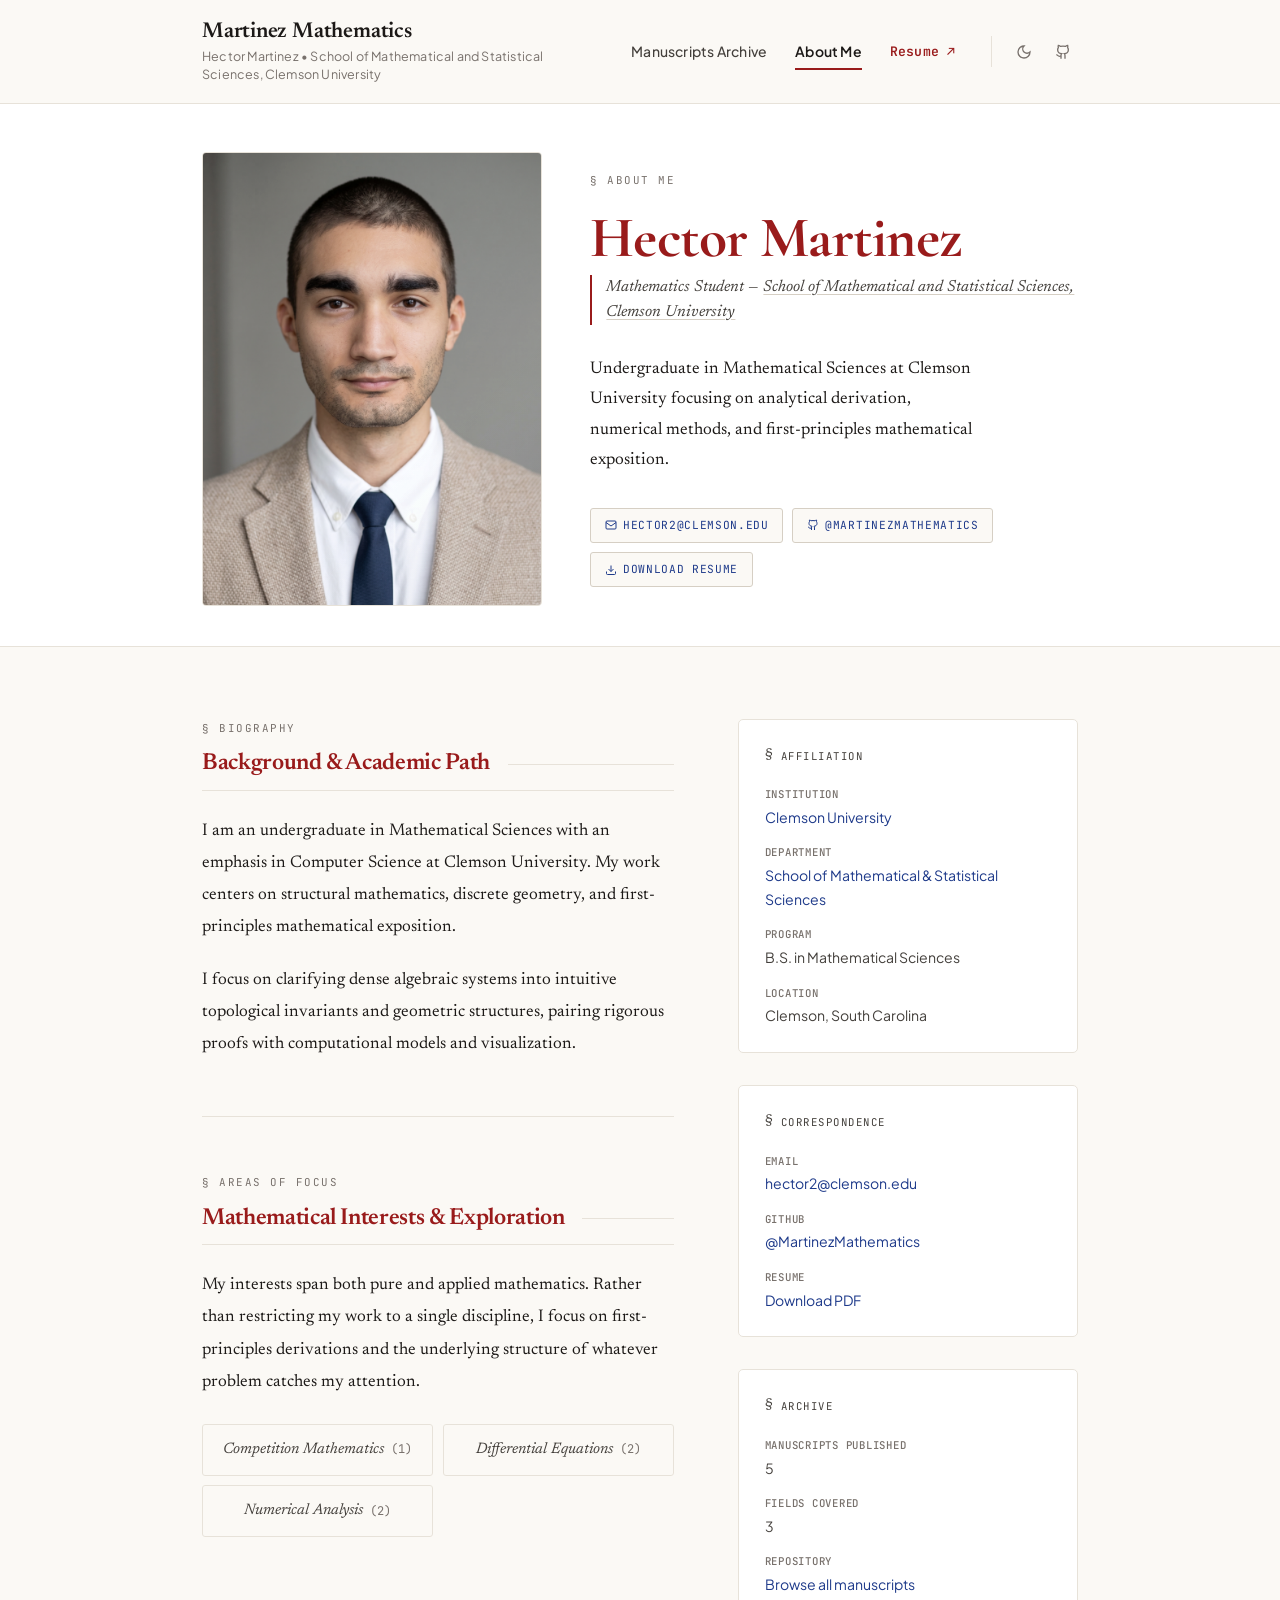
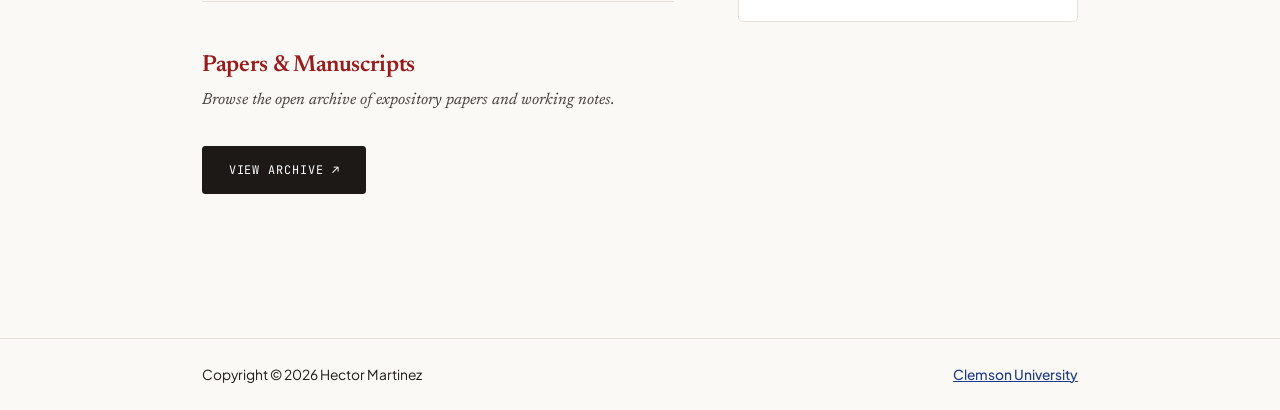
==== about.html @ 1725cba1 "hewllo" ====
<!DOCTYPE html>
<html lang="en" data-theme="light">

<head>
  <meta charset="UTF-8">
  <meta name="viewport" content="width=device-width, initial-scale=1.0">
  <title>About Me - Hector Martinez | Martinez Mathematics</title>
  <meta name="description"
    content="Hector Martinez is a mathematics student at the School of Mathematical and Statistical Sciences, Clemson University, with interests spanning differential equations, numerical analysis, and competition mathematics.">
  <meta name="author" content="Hector Martinez">
  <link rel="canonical" href="https://martinezmathematics.github.io/about.html">
  <meta property="og:type" content="profile">
  <meta property="og:url" content="https://martinezmathematics.github.io/about.html">
  <meta property="og:title" content="About Me - Hector Martinez | Martinez Mathematics">
  <meta property="og:description"
    content="Hector Martinez is a mathematics student at Clemson University. Expository papers, manuscripts, and mathematical writing across pure and applied mathematics.">
  <meta property="og:site_name" content="Martinez Mathematics">
  <link rel="preconnect" href="https://fonts.googleapis.com">
  <link rel="preconnect" href="https://fonts.gstatic.com" crossorigin>
  <link
    href="https://fonts.googleapis.com/css2?family=Cinzel+Decorative:wght@700&family=Cormorant+Garamond:ital,wght@0,600;0,700;1,600&family=JetBrains+Mono:wght@400;500&family=Newsreader:ital,opsz,wght@0,6..72,400;0,6..72,500;0,6..72,600;1,6..72,400;1,6..72,500&family=Plus+Jakarta+Sans:wght@400;500;600&family=UnifrakturCook:wght@700&display=swap"
    rel="stylesheet">
  <link rel="stylesheet" href="style.css?v=3.9">
  <style>
    .about-hero {
      border-bottom: 1px solid var(--border-subtle);
      background: var(--bg-surface);
      padding-block: 3rem 2.5rem;
    }

    .about-hero-inner {
      display: grid;
      grid-template-columns: 340px 1fr;
      gap: 3rem;
      align-items: center;
    }

    .about-photo-col {
      position: relative;
      overflow: hidden;
      background: var(--bg-subtle);
      border: 1px solid var(--border-subtle);
      border-radius: 4px;
      flex-shrink: 0;
      aspect-ratio: 3/4;
    }

    .about-photo-col img {
      width: 100%;
      height: 100%;
      object-fit: cover;
      object-position: center top;
      display: block;
      transition: transform 0.6s cubic-bezier(0.16, 1, 0.3, 1);
      filter: grayscale(10%) contrast(1.03);
    }

    .about-photo-col:hover img {
      transform: scale(1.025);
    }

    .about-photo-col::after {
      content: '';
      position: absolute;
      inset: 0;
      background: linear-gradient(135deg, transparent 65%, rgba(28, 25, 23, 0.06) 100%);
      pointer-events: none;
    }

    .photo-placeholder {
      width: 100%;
      height: 100%;
      min-height: 300px;
      display: flex;
      flex-direction: column;
      align-items: center;
      justify-content: center;
      gap: 1rem;
      color: var(--text-faint);
      font-family: var(--font-serif);
      font-size: 0.95rem;
      text-align: center;
      padding: 2.5rem;
    }

    .photo-placeholder svg {
      opacity: 0.3;
    }

    .photo-placeholder code {
      font-family: var(--font-mono);
      font-size: 0.82rem;
      background: var(--bg-hover);
      padding: 0.2em 0.5em;
      border-radius: var(--radius-sm);
    }

    .about-intro-col {
      display: flex;
      flex-direction: column;
      justify-content: center;
      padding: 0;
    }

    .about-pretitle {
      font-family: var(--font-mono);
      font-size: 0.68rem;
      letter-spacing: 0.14em;
      text-transform: uppercase;
      color: var(--text-faint);
      margin-bottom: 1.1rem;
    }

    .about-name {
      font-family: "Cormorant Garamond", Georgia, serif;
      font-size: clamp(2.4rem, 4.5vw, 3.6rem);
      font-weight: 700;
      line-height: 1.1;
      color: var(--accent-mark);
      margin-bottom: 0.3rem;
      letter-spacing: -0.01em;
    }

    .about-title-line {
      font-family: var(--font-serif);
      font-size: 1rem;
      color: var(--text-muted);
      font-style: italic;
      margin-bottom: 1.8rem;
      border-left: 2px solid var(--accent-mark);
      padding-left: 0.9rem;
      line-height: 1.55;
    }

    .about-title-line a {
      color: inherit;
      text-decoration: underline;
      text-underline-offset: 3px;
      text-decoration-color: var(--border-medium);
    }

    .about-tagline {
      font-family: var(--font-serif);
      font-size: 1.06rem;
      line-height: 1.8;
      color: var(--text-main);
      max-width: 44ch;
    }

    .about-hero-links {
      display: flex;
      flex-wrap: wrap;
      gap: 0.55rem;
      margin-top: 2rem;
    }

    .about-hero-link {
      display: inline-flex;
      align-items: center;
      gap: 0.4rem;
      font-family: var(--font-mono);
      font-size: 0.7rem;
      letter-spacing: 0.06em;
      text-transform: uppercase;
      color: var(--text-link);
      border: 1px solid var(--border-medium);
      padding: 0.45rem 0.85rem;
      border-radius: var(--radius-sm);
      text-decoration: none;
      background: var(--bg-page);
      transition: all var(--transition);
    }

    .about-hero-link:hover {
      background: var(--text-link);
      color: #fff;
      border-color: var(--text-link);
    }

    .about-body {
      padding-block: 4.5rem;
    }

    .about-body-inner {
      display: grid;
      grid-template-columns: 1fr 340px;
      gap: 4rem;
      align-items: start;
    }

    .about-section-label {
      font-family: var(--font-mono);
      font-size: 0.68rem;
      letter-spacing: 0.14em;
      text-transform: uppercase;
      color: var(--text-faint);
      margin-bottom: 0.75rem;
    }

    .about-section-title {
      font-family: var(--font-serif);
      font-size: 1.45rem;
      font-weight: 600;
      color: var(--accent-mark);
      margin-bottom: 1.5rem;
      padding-bottom: 0.65rem;
      border-bottom: 1px solid var(--border-subtle);
    }

    .biography-block {
      margin-bottom: 1.6rem;
    }

    .biography-block p {
      font-family: var(--font-serif);
      font-size: 1.06rem;
      line-height: 1.9;
      color: var(--text-main);
      margin-bottom: 1.25rem;
    }

    .biography-block p:last-child {
      margin-bottom: 0;
    }

    .biography-placeholder {
      font-family: var(--font-serif);
      font-size: 0.97rem;
      color: var(--text-faint);
      font-style: italic;
      padding: 1.6rem 1.75rem;
      border: 1.5px dashed var(--border-medium);
      border-radius: var(--radius-md);
      background: var(--bg-subtle);
      line-height: 1.75;
    }

    .biography-placeholder strong {
      font-style: normal;
      color: var(--text-muted);
      font-family: var(--font-mono);
      font-size: 0.78rem;
      letter-spacing: 0.05em;
      display: block;
      margin-bottom: 0.8rem;
    }

    .biography-placeholder code {
      font-family: var(--font-mono);
      font-size: 0.82rem;
      background: var(--bg-hover);
      padding: 0.15em 0.45em;
      border-radius: 3px;
      font-style: normal;
    }

    .section-divider {
      border: none;
      border-top: 1px solid var(--border-subtle);
      margin-block: 3.5rem;
    }

    .interests-grid {
      display: grid;
      grid-template-columns: 1fr 1fr;
      gap: 0.6rem;
    }

    .interest-chip {
      font-family: var(--font-serif);
      font-size: 0.95rem;
      font-style: italic;
      color: var(--text-muted);
      padding: 0.75rem 1rem;
      border: 1px solid var(--border-subtle);
      border-radius: var(--radius-sm);
      background: var(--bg-page);
      text-align: center;
      text-decoration: none;
      display: flex;
      align-items: center;
      justify-content: center;
      gap: 0.4rem;
      transition: all var(--transition);
    }

    .interest-chip:hover {
      border-color: var(--accent-mark);
      color: var(--accent-mark);
      background: var(--bg-hover);
      transform: translateY(-1px);
    }

    .interest-chip .chip-count {
      font-family: var(--font-mono);
      font-size: 0.75rem;
      font-style: normal;
      color: var(--text-faint);
    }

    .interest-chip:hover .chip-count {
      color: var(--accent-mark);
    }

    .about-cta-bar {
      margin-top: 4rem;
      border-top: 1px solid var(--border-subtle);
      padding-top: 3rem;
    }

    .cta-inner {
      display: flex;
      align-items: center;
      justify-content: space-between;
      gap: 2rem;
      flex-wrap: wrap;
    }

    .cta-text h3 {
      font-family: var(--font-serif);
      font-size: 1.45rem;
      font-weight: 600;
      color: var(--accent-mark);
      margin-bottom: 0.35rem;
    }

    .cta-text p {
      font-family: var(--font-serif);
      font-size: 1rem;
      color: var(--text-muted);
      font-style: italic;
    }

    .cta-btn {
      display: inline-flex;
      align-items: center;
      gap: 0.5rem;
      font-family: var(--font-mono);
      font-size: 0.74rem;
      letter-spacing: 0.08em;
      text-transform: uppercase;
      color: var(--bg-surface);
      background: var(--text-main);
      border: 1px solid var(--text-main);
      padding: 0.8rem 1.6rem;
      border-radius: var(--radius-sm);
      text-decoration: none;
      transition: all var(--transition);
      white-space: nowrap;
    }

    .cta-btn:hover {
      background: var(--text-link);
      border-color: var(--text-link);
    }

    .about-sidebar {
      display: flex;
      flex-direction: column;
      gap: 2rem;
    }

    .sidebar-card {
      background: var(--bg-surface);
      border: 1px solid var(--border-subtle);
      border-radius: var(--radius-md);
      padding: 1.5rem 1.6rem;
      transition: box-shadow var(--transition);
    }

    .sidebar-card:hover {
      box-shadow: 0 2px 12px rgba(28, 25, 23, 0.05);
    }

    .sidebar-card-title {
      font-family: var(--font-mono);
      font-size: 0.67rem;
      letter-spacing: 0.14em;
      text-transform: uppercase;
      color: var(--text-muted);
      margin-bottom: 1.1rem;
      display: flex;
      align-items: center;
      gap: 0.4rem;
    }

    .sidebar-card-title::before {
      content: '§';
      font-family: var(--font-serif);
      font-size: 0.88rem;
      color: var(--text-muted);
    }

    .sidebar-info-list {
      list-style: none;
      display: flex;
      flex-direction: column;
      gap: 0.85rem;
    }

    .sidebar-info-list li {
      display: flex;
      flex-direction: column;
      gap: 0.15rem;
    }

    .sidebar-info-list li strong {
      font-size: 0.67rem;
      letter-spacing: 0.07em;
      text-transform: uppercase;
      color: var(--text-faint);
      font-family: var(--font-mono);
      font-weight: 500;
    }

    .sidebar-info-list span,
    .sidebar-info-list a {
      font-family: var(--font-sans);
      font-size: 0.88rem;
      color: var(--text-muted);
    }

    .sidebar-info-list a {
      color: var(--text-link);
      text-decoration: none;
      transition: color var(--transition);
    }

    .sidebar-info-list a:hover {
      color: var(--text-link-hover);
      text-decoration: underline;
    }

    @media (max-width: 820px) {
      .about-hero {
        padding-block: 2rem 1.75rem;
      }

      .about-hero-inner {
        grid-template-columns: 1fr;
        gap: 2rem;
      }

      .about-photo-col {
        aspect-ratio: 4/3;
      }

      .photo-placeholder {
        min-height: 240px;
      }

      .about-body-inner {
        grid-template-columns: 1fr;
        gap: 3rem;
      }
    }

    @media (max-width: 500px) {
      .interests-grid {
        grid-template-columns: 1fr;
      }

      .cta-inner {
        flex-direction: column;
        align-items: flex-start;
      }
    }
  </style>
</head>

<body>
  <!-- Dedicated Academic Page Loader -->
  <div id="pageLoader" class="page-loader" role="status" aria-label="Loading page" aria-live="polite">
    <div class="loader-content">
      <div class="loader-emblem">
        <svg class="loader-rings" viewBox="0 0 80 80" width="72" height="72" aria-hidden="true">
          <circle class="loader-ring-outer" cx="40" cy="40" r="34"></circle>
          <circle class="loader-ring-inner" cx="40" cy="40" r="25"></circle>
        </svg>
        <div class="loader-symbol">&sect;</div>
      </div>
      <div class="loader-title">Martinez Mathematics</div>
      <div class="loader-sub">Clemson University &bull; Hector Martinez</div>
      <div class="loader-bar-wrap">
        <div class="loader-bar-fill"></div>
      </div>
    </div>
  </div>
  <script>
    (function () {
      var loader = document.getElementById("pageLoader");
      window.__dismissLoader = function () {
        if (!loader || loader.classList.contains("loader-hidden")) return;
        loader.classList.add("loader-hidden");
        document.body.classList.add("page-ready");
        setTimeout(function () { loader.style.display = "none"; }, 550);
      };
      // Failsafe timer guarantees loader never gets stuck under any circumstance
      setTimeout(window.__dismissLoader, 1000);
      window.addEventListener("load", function () {
        setTimeout(window.__dismissLoader, 350);
      });
    })();
  </script>

  <header class="site-header">
    <div class="container header-inner">
      <div class="brand-group">
        <a href="index.html" class="brand-name">Martinez Mathematics</a>
        <span class="brand-affiliation">Hector Martinez &bull; School of Mathematical and Statistical Sciences, Clemson
          University</span>
      </div>
      <nav class="header-nav" aria-label="Main Navigation">
        <a href="index.html" class="nav-link">Manuscripts Archive</a>
        <a href="about.html" class="nav-link active">About Me</a>
        <a href="Resume.pdf" download class="nav-link nav-cv-link" data-cv-type="nav-download"
          title="Download Resume">Resume &nearr;</a>
        <div class="nav-actions">
          <button id="themeToggle" class="btn-icon-minimal" aria-label="Toggle dark/light mode"
            title="Toggle Reading Mode">
            <svg width="16" height="16" viewBox="0 0 24 24" fill="none" stroke="currentColor" stroke-width="2">
              <path d="M12 3a6 6 0 0 0 9 9 9 9 0 1 1-9-9Z" />
            </svg>
          </button>
          <a href="https://github.com/MartinezMathematics" target="_blank" rel="noopener noreferrer"
            class="btn-icon-minimal" aria-label="GitHub Archive" title="GitHub Profile">
            <svg width="16" height="16" viewBox="0 0 24 24" fill="none" stroke="currentColor" stroke-width="2">
              <path
                d="M15 22v-4a4.8 4.8 0 0 0-1-3.5c3 0 6-2 6-5.5.08-1.25-.27-2.48-1-3.5.28-1.15.28-2.35 0-3.5 0 0-1 0-3 1.5-2.64-.5-5.36-.5-8 0C6 2 5 2 5 2c-.3 1.15-.3 2.35 0 3.5A5.403 5.403 0 0 0 4 9c0 3.5 3 5.5 6 5.5-.39.49-.68 1.05-.85 1.65-.17.6-.22 1.23-.15 1.85v4" />
              <path d="M9 18c-4.51 2-5-2-7-2" />
            </svg>
          </a>
        </div>
      </nav>
    </div>
  </header>
  <main>
    <section class="about-hero">
      <div class="container">
        <div class="about-hero-inner">
          <div class="about-photo-col">
            <img src="Images/photo.jpg" alt="Portrait of Hector Martinez"
              onerror="this.style.display='none'; this.nextElementSibling.style.display='flex';">
            <div class="photo-placeholder" style="display:none;">
              <svg width="72" height="72" viewBox="0 0 24 24" fill="none" stroke="currentColor" stroke-width="1">
                <circle cx="12" cy="8" r="4" />
                <path d="M4 20c0-4 3.6-7 8-7s8 3 8 7" />
              </svg>
              <span>Add your photo at<br><code>Images/photo.jpg</code></span>
            </div>
          </div>
          <div class="about-intro-col">
            <div class="about-pretitle">&sect; About Me</div>
            <h1 class="about-name">Hector Martinez</h1>
            <div class="about-title-line">Mathematics Student &mdash; <a
                href="https://www.clemson.edu/science/academics/departments/mathstat/" target="_blank"
                rel="noopener noreferrer">School of Mathematical and Statistical Sciences, Clemson University</a></div>
            <p class="about-tagline">Undergraduate in Mathematical Sciences at Clemson University focusing on analytical
              derivation, numerical methods, and first-principles mathematical exposition.</p>
            <div class="about-hero-links">
              <a href="mailto:hector2@clemson.edu" class="about-hero-link">
                <svg width="12" height="12" viewBox="0 0 24 24" fill="none" stroke="currentColor" stroke-width="2">
                  <rect x="2" y="4" width="20" height="16" rx="2" />
                  <path d="m22 7-10 7L2 7" />
                </svg>
                hector2@clemson.edu
              </a>
              <a href="https://github.com/MartinezMathematics" target="_blank" rel="noopener noreferrer"
                class="about-hero-link">
                <svg width="12" height="12" viewBox="0 0 24 24" fill="none" stroke="currentColor" stroke-width="2">
                  <path
                    d="M15 22v-4a4.8 4.8 0 0 0-1-3.5c3 0 6-2 6-5.5.08-1.25-.27-2.48-1-3.5.28-1.15.28-2.35 0-3.5 0 0-1 0-3 1.5-2.64-.5-5.36-.5-8 0C6 2 5 2 5 2c-.3 1.15-.3 2.35 0 3.5A5.403 5.403 0 0 0 4 9c0 3.5 3 5.5 6 5.5-.39.49-.68 1.05-.85 1.65-.17.6-.22 1.23-.15 1.85v4" />
                  <path d="M9 18c-4.51 2-5-2-7-2" />
                </svg>
                @MartinezMathematics
              </a>
              <a href="Resume.pdf" download class="about-hero-link" data-cv-type="hero">
                <svg width="12" height="12" viewBox="0 0 24 24" fill="none" stroke="currentColor" stroke-width="2">
                  <path d="M21 15v4a2 2 0 0 1-2 2H5a2 2 0 0 1-2-2v-4" />
                  <polyline points="7 10 12 15 17 10" />
                  <line x1="12" y1="15" x2="12" y2="3" />
                </svg>
                <span class="cv-label-text">Download Resume</span>
              </a>
            </div>
          </div>
        </div><!-- /.about-hero-inner -->
      </div><!-- /.container -->
    </section>
    <section class="about-body">
      <div class="container">
        <div class="about-body-inner">
          <div class="about-main">
            <div class="about-section-label">&sect; Biography</div>
            <h2 class="about-section-title">Background &amp; Academic Path</h2>
            <div class="biography-block">
              <p>I am an undergraduate in Mathematical Sciences with an emphasis in Computer Science at Clemson
                University. My work centers on structural mathematics, discrete geometry, and first-principles
                mathematical exposition.</p>
              <p>I focus on clarifying dense algebraic systems into intuitive topological invariants and geometric
                structures, pairing rigorous proofs with computational models and visualization.</p>
            </div>
            <hr class="section-divider">
            <div class="about-section-label">&sect; Areas of Focus</div>
            <h2 class="about-section-title">Mathematical Interests &amp; Exploration</h2>
            <div class="biography-block">
              <p>My interests span both pure and applied mathematics. Rather than restricting my work to a single
                discipline, I focus on first-principles derivations and the underlying structure of whatever problem
                catches my attention.</p>
            </div>
            <div class="interests-grid" id="interestsGrid">
              <a href="index.html#manuscripts" class="interest-chip" data-category="competition-math">
                <span>Competition Mathematics</span>
                <span class="chip-count">(1)</span>
              </a>
              <a href="index.html#manuscripts" class="interest-chip" data-category="diff-eq">
                <span>Differential Equations</span>
                <span class="chip-count">(2)</span>
              </a>
              <a href="index.html#manuscripts" class="interest-chip" data-category="numerical">
                <span>Numerical Analysis</span>
                <span class="chip-count">(2)</span>
              </a>
            </div>
            <div class="about-cta-bar">
              <div class="cta-inner">
                <div class="cta-text">
                  <h3>Papers &amp; Manuscripts</h3>
                  <p>Browse the open archive of expository papers and working notes.</p>
                </div>
                <a href="index.html#manuscripts" class="cta-btn">View Archive &nearr;</a>
              </div>
            </div>
          </div>
          <aside class="about-sidebar" aria-label="Profile details">
            <div class="sidebar-card">
              <div class="sidebar-card-title">Affiliation</div>
              <ul class="sidebar-info-list">
                <li><strong>Institution</strong><a href="https://www.clemson.edu/" target="_blank"
                    rel="noopener noreferrer">Clemson University</a></li>
                <li><strong>Department</strong><a href="https://www.clemson.edu/science/academics/departments/mathstat/"
                    target="_blank" rel="noopener noreferrer">School of Mathematical &amp; Statistical Sciences</a></li>
                <li><strong>Program</strong><span>B.S. in Mathematical Sciences</span></li>
                <li><strong>Location</strong><span>Clemson, South Carolina</span></li>
              </ul>
            </div>
            <div class="sidebar-card">
              <div class="sidebar-card-title">Correspondence</div>
              <ul class="sidebar-info-list">
                <li><strong>Email</strong><a href="mailto:hector2@clemson.edu">hector2@clemson.edu</a></li>
                <li><strong>GitHub</strong><a href="https://github.com/MartinezMathematics" target="_blank"
                    rel="noopener noreferrer">@MartinezMathematics</a></li>
                <li><strong class="cv-sidebar-label">Resume</strong><a href="Resume.pdf" download
                    data-cv-type="sidebar">Download PDF</a></li>
              </ul>
            </div>
            <div class="sidebar-card">
              <div class="sidebar-card-title">Archive</div>
              <ul class="sidebar-info-list">
                <li><strong>Manuscripts Published</strong><span id="statPaperCount">--</span></li>
                <li><strong>Fields Covered</strong><span id="statFieldCount">--</span></li>
                <li><strong>Repository</strong><a href="index.html">Browse all manuscripts</a></li>
              </ul>
            </div>
          </aside>
        </div>
      </div>
    </section>
  </main>
  <footer class="site-footer">
    <div class="container footer-inner">
      <div class="footer-copyright">Copyright &copy; 2026 Hector Martinez</div>
      <div class="footer-links">
        <a href="https://www.clemson.edu/science/academics/departments/mathstat/" target="_blank"
          rel="noopener noreferrer" class="footer-action">Clemson University</a>
      </div>
    </div>
  </footer>
  <script>
    (function () {
      var saved = localStorage.getItem("mm-theme") || "light";
      document.documentElement.setAttribute("data-theme", saved);
    })();
    var themeToggle = document.getElementById("themeToggle");
    function updateThemeIcon(theme) {
      if (!themeToggle) return;
      if (theme === "dark") {
        themeToggle.innerHTML = '<svg width="16" height="16" viewBox="0 0 24 24" fill="none" stroke="currentColor" stroke-width="2"><circle cx="12" cy="12" r="4"/><path d="M12 2v2"/><path d="M12 20v2"/><path d="m4.93 4.93 1.41 1.41"/><path d="m17.66 17.66 1.41 1.41"/><path d="M2 12h2"/><path d="M20 12h2"/><path d="m6.34 17.66-1.41 1.41"/><path d="m19.07 4.93-1.41 1.41"/></svg>';
        themeToggle.setAttribute("title", "Switch to Paper Reading Mode");
      } else {
        themeToggle.innerHTML = '<svg width="16" height="16" viewBox="0 0 24 24" fill="none" stroke="currentColor" stroke-width="2"><path d="M12 3a6 6 0 0 0 9 9 9 9 0 1 1-9-9Z"/></svg>';
        themeToggle.setAttribute("title", "Switch to Night Reading Mode");
      }
    }
    function toggleTheme() {
      var current = document.documentElement.getAttribute("data-theme") || "light";
      var next = current === "light" ? "dark" : "light";
      document.documentElement.setAttribute("data-theme", next);
      localStorage.setItem("mm-theme", next);
      updateThemeIcon(next);
    }
    if (themeToggle) {
      updateThemeIcon(localStorage.getItem("mm-theme") || "light");
      themeToggle.addEventListener("click", toggleTheme);
    }

    var PAGE_LOAD_START = performance.now();
    function dismissPageLoader() {
      var loader = document.getElementById("pageLoader");
      if (!loader || loader.classList.contains("loader-hidden")) return;
      var minDuration = 400;
      var elapsed = performance.now() - PAGE_LOAD_START;
      var remaining = Math.max(0, minDuration - elapsed);
      setTimeout(function () {
        loader.classList.add("loader-hidden");
        document.body.classList.add("page-ready");
        setTimeout(function () {
          loader.style.display = "none";
        }, 550);
      }, remaining);
    }
    if (document.readyState === "complete") {
      dismissPageLoader();
    } else {
      window.addEventListener("load", dismissPageLoader);
    }
    setTimeout(dismissPageLoader, 2000);

    fetch("manuscripts.json")
      .then(function (r) { return r.ok ? r.json() : null; })
      .then(function (data) {
        if (!Array.isArray(data)) return;
        var count = document.getElementById("statPaperCount");
        var fields = document.getElementById("statFieldCount");
        if (count) count.textContent = data.length;
        if (fields) {
          var fieldSet = new Set(data.map(function (m) { return m.category; }).filter(Boolean));
          fields.textContent = fieldSet.size;
        }

        // Dynamically build category boxes matching home page filters
        var grid = document.getElementById("interestsGrid");
        if (grid) {
          var categoryMap = new Map();
          var categoryCounts = {};
          data.forEach(function (m) {
            if (m.category && m.category.trim()) {
              var cat = m.category.trim();
              var label = m.categoryLabel || cat;
              categoryMap.set(cat, label);
              categoryCounts[cat] = (categoryCounts[cat] || 0) + 1;
            }
          });

          if (categoryMap.size > 0) {
            var html = "";
            categoryMap.forEach(function (label, catKey) {
              var c = categoryCounts[catKey] || 0;
              html += '<a href="index.html?category=' + encodeURIComponent(catKey) + '#manuscripts" class="interest-chip" data-category="' + encodeURIComponent(catKey) + '">';
              html += '<span>' + label + '</span>';
              html += '<span class="chip-count">(' + c + ')</span>';
              html += '</a>';
            });
            grid.innerHTML = html;
          }
        }
      })
      .catch(function () { });

    // Dynamic detection if CV.pdf or cv.pdf is added later
    fetch("CV.pdf", { method: "HEAD" })
      .then(function (r) {
        if (r.ok) updateCvElements("CV.pdf");
        else return fetch("cv.pdf", { method: "HEAD" });
      })
      .then(function (r) {
        if (r && r.ok) updateCvElements("cv.pdf");
      })
      .catch(function () { });

    function updateCvElements(file) {
      document.querySelectorAll("[data-cv-type]").forEach(function (el) {
        var type = el.dataset.cvType;
        if (type === "nav-download") {
          el.innerHTML = "CV / Resume &nearr;";
          el.href = file;
          el.title = "Download CV / Resume";
        } else if (type === "hero") {
          el.href = file;
          var span = el.querySelector(".cv-label-text");
          if (span) span.textContent = "Download CV / Resume";
        } else if (type === "sidebar") {
          el.href = file;
          var label = el.previousElementSibling;
          if (label && label.classList.contains("cv-sidebar-label")) {
            label.textContent = "CV / Resume";
          }
        }
      });
    }
  </script>
</body>

</html>
---- style.css ----
@import url('https://fonts.googleapis.com/css2?family=Cinzel+Decorative:wght@700&family=Cormorant+Garamond:ital,wght@0,600;0,700;1,600&family=Newsreader:ital,opsz,wght@0,6..72,400;0,6..72,600;1,6..72,400;1,6..72,600&family=UnifrakturCook:wght@700&display=swap');

/* ==========================================================================
   Martinez Mathematics - Expository Papers & Mathematical Manuscripts Archive
   Aesthetics: Letterpress warmth, classical typography,
               tactile paper details, and archival dignity.
   ========================================================================== */

:root {
  /* Warm Archival Paper Palette (Default Light) */
  --bg-page: #fbf9f5;          /* Warm archival vellum / cream paper */
  --bg-subtle: #f4f0ea;        /* Subtle warm stone tint */
  --bg-surface: #ffffff;       /* Crisp printed paper */
  --bg-hover: #ede7de;         /* Soft paper hover */
  --bg-spine: #1c1917;         /* Deep bookbinding spine tone */
  
  --border-subtle: #e7e2d9;    /* Warm stone hairline */
  --border-medium: #d6cfc4;    /* Structured border */
  --border-dark: #a8a095;
  
  --text-main: #1c1917;        /* Warm letterpress ink black */
  --text-muted: #44403c;       /* Warm academic charcoal */
  --text-faint: #78716c;       /* Muted metadata */
  --text-link: #1e3a8a;        /* Deep Oxford navy */
  --text-link-hover: #0f172a;  /* Ink black on hover */
  
  --accent-badge: #854d0e;     /* Archival warm bronze / amber */
  --accent-mark: #991b1b;      /* Academic crimson fleuron */
  --accent-border: #1c1917;
  
  /* Typography */
  --font-serif: "Newsreader", "EB Garamond", "Hoefler Text", Baskerville, Georgia, serif;
  --font-sans: "Plus Jakarta Sans", -apple-system, BlinkMacSystemFont, "Segoe UI", Roboto, sans-serif;
  --font-mono: "JetBrains Mono", Menlo, Consolas, monospace;

  --max-width: 940px;          /* Balanced editorial reading measure */
  --radius-sm: 3px;
  --radius-md: 5px;
  
  --transition: 0.2s cubic-bezier(0.16, 1, 0.3, 1);
}

/* Subdued Night Reading Mode */
[data-theme="dark"] {
  --bg-page: #101216;          /* Deep warm obsidian */
  --bg-subtle: #171b22;
  --bg-surface: #171b22;
  --bg-hover: #222834;
  --bg-spine: #38bdf8;
  
  --border-subtle: #272f3d;
  --border-medium: #3b465a;
  --border-dark: #58657d;
  
  --text-main: #f3f4f6;        /* Clean high-contrast soft white */
  --text-muted: #cbd5e1;
  --text-faint: #94a3b8;
  --text-link: #38bdf8;
  --text-link-hover: #7dd3fc;
  
  --accent-badge: #38bdf8;
  --accent-mark: #f87171;
  --accent-border: #38bdf8;
}

/* Reset & Base Elements */
*, *::before, *::after {
  box-sizing: border-box;
  margin: 0;
  padding: 0;
}

html {
  scroll-behavior: smooth;
  font-size: 16px;
}

body {
  background-color: var(--bg-page);
  color: var(--text-main);
  font-family: var(--font-sans);
  line-height: 1.7;
  min-height: 100vh;
  transition: background-color var(--transition), color var(--transition);
  -webkit-font-smoothing: antialiased;
  -moz-osx-font-smoothing: grayscale;
}

.container {
  width: 100%;
  max-width: var(--max-width);
  margin-inline: auto;
  padding-inline: 2rem;
}

/* Typography Hierarchy */
h1, h2, h3, h4 {
  font-family: var(--font-serif);
  font-weight: 500;
  color: var(--text-main);
  letter-spacing: -0.015em;
  font-feature-settings: "liga" 1, "onum" 1;
}

h1 {
  font-size: 2.5rem;
  line-height: 1.18;
}

h2 {
  font-size: 1.5rem;
  line-height: 1.3;
  padding-bottom: 0.5rem;
  margin-bottom: 1.75rem;
  display: flex;
  align-items: center;
  gap: 0.6rem;
}

h2::after {
  content: "";
  flex-grow: 1;
  height: 1px;
  background: var(--border-subtle);
  margin-left: 0.5rem;
}

h3 {
  font-size: 1.35rem;
  line-height: 1.35;
  font-weight: 600;
}

p {
  color: var(--text-muted);
  font-size: 0.985rem;
}

a {
  color: var(--text-link);
  text-decoration: none;
  transition: color var(--transition);
}

a:hover {
  color: var(--text-link-hover);
}

/* ==========================================================================
   Header & Colophon
   ========================================================================== */
.site-header {
  border-bottom: 1px solid var(--border-subtle);
  background-color: var(--bg-page);
  padding-block: 1.25rem;
  position: sticky;
  top: 0;
  z-index: 40;
  backdrop-filter: blur(8px);
  -webkit-backdrop-filter: blur(8px);
}

.header-inner {
  display: flex;
  justify-content: space-between;
  align-items: center;
  gap: 2rem;
}

.brand-group {
  display: flex;
  flex-direction: column;
  gap: 0.15rem;
}

.brand-name {
  font-family: var(--font-serif);
  font-size: 1.35rem;
  font-weight: 600;
  color: var(--text-main);
  text-decoration: none;
  line-height: 1.2;
  letter-spacing: -0.01em;
  transition: color var(--transition);
}

.brand-name:hover {
  color: var(--accent-mark);
}

.brand-affiliation {
  font-size: 0.785rem;
  color: var(--text-faint);
  font-family: var(--font-sans);
  letter-spacing: 0.015em;
  line-height: 1.4;
}

.header-nav {
  display: flex;
  align-items: center;
  gap: 1.75rem;
  flex-shrink: 0;
}

.nav-link {
  font-size: 0.875rem;
  color: var(--text-muted);
  font-weight: 500;
  letter-spacing: 0.015em;
  position: relative;
  padding-block: 0.25rem;
  transition: color var(--transition);
}

.nav-link:hover {
  color: var(--text-main);
  text-decoration: none;
}

.nav-link.active {
  color: var(--text-main);
  font-weight: 600;
}

.nav-link.active::after {
  content: "";
  position: absolute;
  bottom: -2px;
  left: 0;
  right: 0;
  height: 1.5px;
  background-color: var(--accent-mark);
}

.nav-actions {
  display: flex;
  align-items: center;
  gap: 0.5rem;
  margin-left: 0.5rem;
  padding-left: 1rem;
  border-left: 1px solid var(--border-subtle);
}

.btn-icon-minimal {
  background: transparent;
  border: 1px solid transparent;
  color: var(--text-faint);
  cursor: pointer;
  padding: 0.4rem;
  border-radius: var(--radius-sm);
  display: flex;
  align-items: center;
  justify-content: center;
  transition: all var(--transition);
}

.btn-icon-minimal:hover {
  color: var(--text-main);
  background-color: var(--bg-subtle);
  border-color: var(--border-subtle);
}

/* ==========================================================================
   Hero Section: Editorial Statement (Full-Width Editorial Banner)
   ========================================================================== */
.hero-intro {
  padding-block: 2.5rem 2.5rem;
  background: var(--bg-page);
  border-bottom: 1px solid var(--border-subtle);
}

.intro-pretitle {
  font-family: var(--font-serif);
  font-style: italic;
  font-size: 0.95rem;
  color: var(--accent-mark);
  margin-bottom: 1.25rem;
  letter-spacing: 0.04em;
  text-align: center;
}

/* Edge-to-edge bar specifically for the title to sit on */
.hero-title-bar {
  width: 100%;
  background: var(--bg-surface);
  border-top: 1px solid var(--border-subtle);
  border-bottom: 1px solid var(--border-subtle);
  padding-block: 1.45rem 1.25rem;
  margin-bottom: 1.75rem;
  box-shadow: 0 1px 3px rgba(28, 25, 23, 0.02);
}

.hero-title-bar .intro-title {
  font-family: 'UnifrakturCook', 'Newsreader', Georgia, serif;
  font-size: 3.5rem;
  font-weight: 700;
  letter-spacing: 0.015em;
  line-height: 1.1;
  margin-bottom: 0;
  color: var(--text-main);
  display: flex;
  align-items: baseline;
  justify-content: center;
  text-align: center;
  flex-wrap: wrap;
  gap: 0.55em;
}

.intro-title .title-word {
  display: inline-flex;
  align-items: baseline;
}

.giant-initial {
  font-family: 'UnifrakturCook', 'Cinzel Decorative', 'Newsreader', Georgia, serif;
  font-size: 5.6rem;
  font-weight: 700;
  line-height: 0.75;
  color: var(--accent-mark);
  margin-right: 0.05em;
  display: inline-block;
  vertical-align: baseline;
  text-shadow: 2px 2px 0px rgba(153, 27, 27, 0.16);
  font-style: normal;
  user-select: none;
}

.intro-text {
  font-family: var(--font-sans);
  font-size: 1.05rem;
  line-height: 1.68;
  color: var(--text-muted);
  max-width: 800px;
  margin: 0 auto 1.6rem;
  text-align: center;
}

.intro-meta-tags {
  display: flex;
  flex-wrap: wrap;
  align-items: center;
  justify-content: center;
  gap: 0.45rem;
  font-size: 0.825rem;
}

.meta-prefix {
  font-family: var(--font-serif);
  font-style: italic;
  font-size: 0.95rem;
  color: var(--text-faint);
  margin-right: 0.35rem;
}

.meta-pill {
  font-size: 0.8rem;
  font-family: var(--font-sans);
  color: var(--text-main);
  background: var(--bg-subtle);
  border: 1px solid var(--border-subtle);
  padding: 0.25rem 0.75rem;
  border-radius: 4px;
  box-shadow: none;
}

/* ==========================================================================
   Bookstore Catalog Controls
   ========================================================================== */
.catalog-section {
  padding-block: 0.5rem 4.5rem;
}

.filter-bar {
  display: flex;
  flex-direction: column;
  gap: 0.85rem;
  margin-bottom: 1.5rem;
}

.search-box {
  position: relative;
  width: 100%;
}

.search-icon {
  position: absolute;
  left: 1rem;
  top: 50%;
  transform: translateY(-50%);
  color: var(--text-faint);
  pointer-events: none;
}

.search-input {
  width: 100%;
  padding: 0.75rem 1rem 0.75rem 2.65rem;
  font-size: 0.925rem;
  font-family: inherit;
  color: var(--text-main);
  background: var(--bg-surface);
  border: 1px solid var(--border-subtle);
  border-radius: 4px;
  outline: none;
  box-shadow: none;
  transition: border-color var(--transition);
}

.search-input:focus {
  border-color: var(--accent-mark);
  box-shadow: 0 0 0 1px rgba(153, 27, 27, 0.15);
}

.category-tabs {
  display: flex;
  flex-wrap: wrap;
  gap: 0.45rem;
  border-bottom: 1px solid var(--border-subtle);
  padding-bottom: 1.25rem;
}

.tab-btn {
  background: var(--bg-surface);
  border: 1px solid var(--border-subtle);
  padding: 0.35rem 0.75rem;
  font-size: 0.825rem;
  font-weight: 400;
  color: var(--text-muted);
  cursor: pointer;
  border-radius: 4px;
  transition: all var(--transition);
  display: inline-flex;
  align-items: center;
}

.tab-btn:hover {
  color: var(--text-main);
  background: var(--bg-hover);
  border-color: var(--border-medium);
}

.tab-btn.active {
  color: var(--accent-mark);
  font-weight: 600;
  background: var(--bg-surface);
  border-color: rgba(153, 27, 27, 0.35);
  box-shadow: 0 1px 2px rgba(153, 27, 27, 0.04);
}

.tab-btn.active .tab-count {
  color: var(--accent-mark);
}

.tab-count {
  font-family: var(--font-sans);
  font-style: normal;
  font-size: 0.8rem;
  color: var(--text-faint);
  margin-left: 0.25rem;
}

/* ==========================================================================
   Bookstore Items: Tactile Physical Cover + Archival Synopsis
   ========================================================================== */
.bookstore-list {
  display: flex;
  flex-direction: column;
}

.bookstore-item {
  display: grid;
  grid-template-columns: 195px 1fr;
  gap: 2.5rem;
  padding-block: 2.5rem;
  border-bottom: 1px solid var(--accent-mark);
  border-bottom-color: rgba(153, 27, 27, 0.25);
  align-items: start;
  position: relative;
  animation: manuscriptFadeIn 0.38s cubic-bezier(0.16, 1, 0.3, 1) both;
}

.bookstore-item:nth-child(1) { animation-delay: 0.03s; }
.bookstore-item:nth-child(2) { animation-delay: 0.07s; }
.bookstore-item:nth-child(3) { animation-delay: 0.11s; }
.bookstore-item:nth-child(4) { animation-delay: 0.15s; }
.bookstore-item:nth-child(5) { animation-delay: 0.19s; }
.bookstore-item:nth-child(6) { animation-delay: 0.23s; }
.bookstore-item:nth-child(7) { animation-delay: 0.27s; }
.bookstore-item:nth-child(8) { animation-delay: 0.31s; }

.bookstore-item::after {
  content: "";
  position: absolute;
  bottom: -1px;
  left: 0;
  width: 42px;
  height: 2px;
  background: var(--accent-mark);
  opacity: 0.85;
}

.bookstore-item:first-child {
  padding-top: 0.5rem;
}

.bookstore-item:last-child {
  border-bottom: none;
}

.bookstore-item:last-child::after {
  display: none;
}

/* Tactile Book Cover Column */
.book-cover-container {
  position: relative;
  width: 195px;
  perspective: 800px;
}

/* Background Paper Stack for Fanning Animation */
.paper-stack-bg {
  position: absolute;
  inset: 0;
  width: 195px;
  height: 265px;
  background: var(--bg-surface);
  border: 1px solid var(--border-subtle);
  border-radius: 2px;
  pointer-events: none;
  transition: transform 0.35s cubic-bezier(0.16, 1, 0.3, 1), opacity 0.35s ease, box-shadow 0.35s ease;
  transform-origin: bottom left;
  z-index: 1;
  opacity: 0.7;
  box-shadow: 0 2px 6px rgba(0, 0, 0, 0.04);
}

.paper-stack-mid {
  z-index: 1;
}

.paper-stack-back {
  z-index: 0;
  opacity: 0.45;
}

.book-cover-wrap {
  position: relative;
  width: 195px;
  height: 265px;
  background: #ffffff;
  border-radius: 2px;
  border: 1px solid var(--border-subtle);
  /* Multi-stage physical paper shadow */
  box-shadow: 
    -1px 0 3px rgba(0, 0, 0, 0.03),
    0 1px 3px rgba(0, 0, 0, 0.05),
    0 6px 16px -4px rgba(0, 0, 0, 0.1),
    0 0 0 1px rgba(0, 0, 0, 0.04);
  overflow: hidden;
  cursor: pointer;
  transition: transform 0.32s cubic-bezier(0.16, 1, 0.3, 1), box-shadow 0.32s cubic-bezier(0.16, 1, 0.3, 1);
  display: flex;
  align-items: center;
  justify-content: center;
  z-index: 2;
  transform-origin: bottom left;
}

/* Book Spine Crease & Binding Edge */
.book-cover-wrap::before {
  content: '';
  position: absolute;
  top: 0;
  bottom: 0;
  left: 0;
  width: 4px;
  background: var(--bg-spine);
  opacity: 0.9;
  z-index: 3;
}

.book-cover-wrap::after {
  content: '';
  position: absolute;
  inset: 0;
  pointer-events: none;
  background: linear-gradient(
    90deg,
    rgba(0, 0, 0, 0.14) 0%,
    rgba(0, 0, 0, 0.03) 2.5%,
    rgba(255, 255, 255, 0.25) 4%,
    transparent 8%,
    transparent 97%,
    rgba(0, 0, 0, 0.03) 100%
  );
  box-shadow: inset 0 0 0 1px rgba(0, 0, 0, 0.05);
  z-index: 4;
}

/* Hover State: Subtle Paper Fan-Out & Lift */
.book-cover-container:hover .book-cover-wrap {
  transform: translateY(-5px) rotate(-1.5deg);
  box-shadow: 
    -3px 0 8px rgba(0, 0, 0, 0.05),
    0 4px 10px rgba(0, 0, 0, 0.08),
    0 18px 30px -6px rgba(0, 0, 0, 0.18),
    0 0 0 1px rgba(0, 0, 0, 0.08);
}

.book-cover-container:hover .paper-stack-mid {
  opacity: 0.9;
  transform: translateY(-2px) rotate(2.2deg) translateX(4px);
  box-shadow: -1px 2px 8px rgba(0, 0, 0, 0.07);
}

.book-cover-container:hover .paper-stack-back {
  opacity: 0.75;
  transform: translateY(0px) rotate(4.8deg) translateX(8px);
  box-shadow: -1px 2px 10px rgba(0, 0, 0, 0.09);
}

.book-cover-canvas {
  display: block;
  width: 100%;
  height: 100%;
  object-fit: cover;
  object-position: top;
  background: #ffffff;
  opacity: 0;
  transition: opacity 0.45s ease;
}

.book-cover-wrap.loaded .book-cover-canvas {
  opacity: 1;
}

/* Hover "Open Manuscript" Indicator */
.cover-hover-badge {
  position: absolute;
  bottom: 0.85rem;
  left: 50%;
  transform: translateX(-50%) translateY(8px);
  background: rgba(28, 25, 23, 0.92);
  color: #fafaf9;
  padding: 0.3rem 0.8rem;
  border-radius: var(--radius-sm);
  font-size: 0.7rem;
  font-weight: 500;
  letter-spacing: 0.03em;
  text-transform: uppercase;
  opacity: 0;
  transition: all 0.22s ease;
  pointer-events: none;
  white-space: nowrap;
  backdrop-filter: blur(4px);
  z-index: 5;
  box-shadow: 0 4px 10px rgba(0, 0, 0, 0.25);
}

.book-cover-wrap:hover .cover-hover-badge {
  opacity: 1;
  transform: translateX(-50%) translateY(0);
}

/* Skeleton Loading Placeholder */
.cover-skeleton {
  position: absolute;
  inset: 0;
  padding: 1.5rem 1.25rem;
  display: flex;
  flex-direction: column;
  background: #fafaf9;
  gap: 0.65rem;
  transition: opacity 0.3s ease;
  z-index: 2;
}

.book-cover-wrap.loaded .cover-skeleton {
  opacity: 0;
  pointer-events: none;
}

.skeleton-title {
  height: 12px;
  background: #d6d3d1;
  border-radius: 2px;
  width: 80%;
  margin-bottom: 0.75rem;
}

.skeleton-line {
  height: 6px;
  background: #e7e5e4;
  border-radius: 2px;
  width: 100%;
}

.skeleton-line.short {
  width: 60%;
}

/* Manuscript Details Column */
.item-details {
  display: flex;
  flex-direction: column;
}

.item-meta-line {
  display: flex;
  align-items: center;
  gap: 0.45rem;
  font-size: 0.76rem;
  color: var(--text-faint);
  margin-bottom: 0.45rem;
  letter-spacing: 0.04em;
  text-transform: uppercase;
}

.catalog-num {
  font-family: var(--font-mono);
  font-weight: 700;
  color: var(--text-faint);
}

.meta-bullet {
  color: var(--border-dark);
  font-size: 0.75rem;
  user-select: none;
}

.category-label {
  font-weight: 600;
  color: var(--accent-mark);
  letter-spacing: 0.05em;
}

.page-count-badge {
  font-family: var(--font-mono);
  font-size: 0.7rem;
  font-weight: 600;
  color: var(--text-muted);
  background-color: var(--bg-subtle);
  border: 1px solid var(--border-subtle);
  padding: 0.1rem 0.45rem;
  border-radius: 3px;
  letter-spacing: 0.03em;
}

.item-date {
  color: var(--text-faint);
  font-size: 0.76rem;
  letter-spacing: 0.03em;
}

.item-title {
  font-family: var(--font-serif);
  font-size: 1.45rem;
  font-weight: 600;
  line-height: 1.25;
  margin-bottom: 0.35rem;
}

.item-title a {
  color: var(--text-main);
  text-decoration: none;
  transition: color var(--transition);
}

.item-title a:hover {
  color: var(--accent-mark);
  text-decoration: underline;
}

.item-byline {
  font-family: var(--font-serif);
  font-size: 0.95rem;
  color: var(--text-faint);
  font-style: italic;
  margin-bottom: 0.85rem;
}

.item-abstract {
  font-size: 0.965rem;
  line-height: 1.68;
  color: var(--text-muted);
  margin-bottom: 1.25rem;
}

/* Action Links: Understated Editorial Typography */
.item-actions {
  display: flex;
  flex-wrap: wrap;
  align-items: center;
  gap: 1.25rem;
  font-size: 0.86rem;
  font-weight: 400;
  margin-top: auto;
  padding-top: 0.25rem;
}

.action-link {
  display: inline-flex;
  align-items: center;
  gap: 0.3rem;
  color: var(--text-main);
  cursor: pointer;
  background: transparent;
  border: none;
  padding: 0;
  font-family: inherit;
  font-size: inherit;
  letter-spacing: 0.01em;
}

.action-link:hover {
  color: var(--text-link-hover);
  text-decoration: underline;
}

.action-link-bracket {
  color: var(--text-faint);
  user-select: none;
}

.empty-state {
  padding-block: 3.5rem;
  text-align: center;
  color: var(--text-faint);
  font-style: italic;
  font-family: var(--font-serif);
  font-size: 1.1rem;
}

/* ==========================================================================
   About / Academic Profile Section
   ========================================================================== */
.about-section {
  padding-block: 3.5rem;
  border-top: 1px solid var(--border-subtle);
}

.profile-content {
  display: flex;
  flex-direction: column;
  gap: 1.25rem;
}

.profile-bio {
  font-size: 1.05rem;
  line-height: 1.8;
  color: var(--text-muted);
}

.profile-details-grid {
  display: grid;
  grid-template-columns: 1fr 1fr;
  gap: 2rem;
  margin-top: 1rem;
  padding: 1.5rem;
  background: var(--bg-surface);
  border: 1px solid var(--border-subtle);
  border-radius: var(--radius-sm);
  box-shadow: 0 1px 3px rgba(0, 0, 0, 0.02);
}

.profile-column h4 {
  font-size: 0.875rem;
  font-family: var(--font-sans);
  font-weight: 600;
  text-transform: uppercase;
  letter-spacing: 0.08em;
  color: var(--text-main);
  margin-bottom: 0.85rem;
}

.profile-list {
  list-style: none;
  display: flex;
  flex-direction: column;
  gap: 0.45rem;
  font-size: 0.925rem;
  color: var(--text-muted);
}

/* ==========================================================================
   PDF Modal Viewer
   ========================================================================== */
.modal-backdrop {
  position: fixed;
  inset: 0;
  background: rgba(28, 25, 23, 0.8);
  backdrop-filter: blur(5px);
  -webkit-backdrop-filter: blur(5px);
  z-index: 100;
  display: none;
  place-items: center;
  padding: 1.5rem;
}

.modal-backdrop.active {
  display: grid;
}

.pdf-window {
  width: 100%;
  max-width: 980px;
  height: 90vh;
  background: var(--bg-surface);
  border: 1px solid var(--border-dark);
  border-radius: var(--radius-sm);
  display: flex;
  flex-direction: column;
  overflow: hidden;
  box-shadow: 0 25px 40px rgba(0, 0, 0, 0.35);
}

.window-header {
  display: flex;
  align-items: center;
  justify-content: space-between;
  padding: 0.85rem 1.35rem;
  border-bottom: 1px solid var(--border-subtle);
  background: var(--bg-subtle);
}

.window-title {
  font-size: 1.05rem;
  font-weight: 600;
  color: var(--text-main);
  font-family: var(--font-serif);
}

.window-controls {
  display: flex;
  align-items: center;
  gap: 0.85rem;
}

.window-frame-container {
  flex-grow: 1;
  background: #383431;
}

.window-frame {
  width: 100%;
  height: 100%;
  border: none;
}

/* BibTeX Citation Modal */
.citation-window {
  width: 100%;
  max-width: 580px;
  background: var(--bg-surface);
  border: 1px solid var(--border-medium);
  border-radius: var(--radius-sm);
  padding: 1.75rem;
  display: flex;
  flex-direction: column;
  gap: 1.15rem;
  box-shadow: 0 20px 35px rgba(0, 0, 0, 0.25);
}

.citation-pre {
  background: var(--bg-subtle);
  border: 1px solid var(--border-subtle);
  border-radius: var(--radius-sm);
  padding: 1rem;
  font-family: var(--font-mono);
  font-size: 0.8rem;
  line-height: 1.55;
  color: var(--text-main);
  white-space: pre-wrap;
  overflow-x: auto;
  user-select: all;
}

.citation-actions {
  display: flex;
  justify-content: flex-end;
  gap: 0.75rem;
}

.btn-minimal {
  padding: 0.5rem 1rem;
  font-size: 0.85rem;
  font-weight: 500;
  border-radius: var(--radius-sm);
  cursor: pointer;
  border: 1px solid var(--border-medium);
  background: var(--bg-surface);
  color: var(--text-main);
  transition: all var(--transition);
}

.btn-minimal:hover {
  background: var(--bg-hover);
}

.btn-minimal.primary {
  background: var(--text-main);
  color: var(--bg-surface);
  border-color: var(--text-main);
}

.btn-minimal.primary:hover {
  opacity: 0.9;
}

/* Toast Notice */
.toast-notice {
  position: fixed;
  bottom: 2rem;
  right: 2rem;
  background: var(--text-main);
  color: var(--bg-surface);
  padding: 0.65rem 1.25rem;
  border-radius: var(--radius-sm);
  font-size: 0.85rem;
  font-weight: 500;
  display: none;
  z-index: 200;
  box-shadow: 0 4px 12px rgba(0, 0, 0, 0.15);
}

.toast-notice.show {
  display: block;
}

/* ==========================================================================
   Footer
   ========================================================================== */
.site-footer {
  border-top: 1px solid var(--border-subtle);
  padding-block: 1.5rem;
  margin-top: 4.5rem;
  font-size: 0.86rem;
  color: var(--text-faint);
  background-color: transparent;
}

.footer-inner {
  display: flex;
  justify-content: space-between;
  align-items: center;
  gap: 1.5rem;
}

.footer-copyright {
  font-size: 0.86rem;
  color: var(--text-main);
  font-family: var(--font-sans);
}

.footer-links {
  display: flex;
  align-items: center;
  gap: 1.25rem;
}

.footer-action {
  color: var(--text-link);
  font-size: 0.86rem;
  font-weight: 500;
  text-decoration: underline;
  white-space: nowrap;
  transition: color var(--transition);
}

.footer-action:hover {
  color: var(--text-link-hover);
}

.cv-inline-link {
  color: var(--accent-mark);
  text-decoration: none;
  transition: color var(--transition);
}

.cv-inline-link:hover {
  text-decoration: underline;
}

.nav-cv-link {
  font-family: var(--font-mono);
  font-size: 0.82rem;
  color: var(--accent-mark);
  font-weight: 600;
}

.nav-cv-link:hover {
  color: var(--accent-mark);
  text-decoration: underline;
}


/* ==========================================================================
   Responsive Breakpoints
   ========================================================================== */
@media (max-width: 768px) {
  .bookstore-item {
    grid-template-columns: 1fr;
    gap: 1.5rem;
  }
  .book-cover-container {
    margin-inline: auto;
  }
  .header-inner, .footer-inner {
    flex-direction: column;
    align-items: flex-start;
    gap: 1.25rem;
  }
  .footer-secondary {
    align-items: flex-start;
  }
  .profile-details-grid {
    grid-template-columns: 1fr;
    gap: 1.25rem;
  }
  .pdf-window {
    height: 95vh;
  }
  .intro-title {
    font-size: 2.35rem;
  }
  .giant-initial {
    font-size: 3.6rem;
  }
}

/* ==========================================================================
   Dedicated Academic Page Loader & Smooth Transitions
   ========================================================================== */
.page-loader {
  position: fixed;
  inset: 0;
  z-index: 99999;
  background: var(--bg-page);
  display: flex;
  flex-direction: column;
  align-items: center;
  justify-content: center;
  opacity: 1;
  visibility: visible;
  transition: opacity 0.5s cubic-bezier(0.16, 1, 0.3, 1), visibility 0.5s;
  pointer-events: auto;
  user-select: none;
}

.page-loader.loader-hidden {
  opacity: 0;
  visibility: hidden;
  pointer-events: none;
}

.loader-content {
  display: flex;
  flex-direction: column;
  align-items: center;
  text-align: center;
  padding: 2rem;
  max-width: 400px;
}

.loader-emblem {
  position: relative;
  width: 72px;
  height: 72px;
  display: flex;
  align-items: center;
  justify-content: center;
  margin-bottom: 1.35rem;
}

.loader-rings {
  position: absolute;
  inset: 0;
  width: 100%;
  height: 100%;
}

.loader-ring-outer {
  fill: none;
  stroke: var(--border-medium);
  stroke-width: 1.5;
  stroke-dasharray: 120 40;
  transform-origin: center;
  animation: spinOuter 3.2s cubic-bezier(0.4, 0, 0.2, 1) infinite;
}

.loader-ring-inner {
  fill: none;
  stroke: var(--accent-mark);
  stroke-width: 1.5;
  stroke-dasharray: 60 50;
  stroke-dashoffset: 15;
  opacity: 0.75;
  transform-origin: center;
  animation: spinInner 2.4s ease-in-out infinite alternate;
}

.loader-symbol {
  font-family: var(--font-serif);
  font-size: 1.8rem;
  color: var(--accent-mark);
  font-style: italic;
  line-height: 1;
  animation: pulseSymbol 2.2s ease-in-out infinite;
}

.loader-title {
  font-family: var(--font-mono);
  font-size: 0.74rem;
  font-weight: 500;
  letter-spacing: 0.18em;
  text-transform: uppercase;
  color: var(--text-main);
  margin-bottom: 0.35rem;
}

.loader-sub {
  font-family: var(--font-serif);
  font-size: 0.88rem;
  font-style: italic;
  color: var(--text-faint);
  margin-bottom: 1.35rem;
}

.loader-bar-wrap {
  width: 140px;
  height: 2px;
  background: var(--border-subtle);
  border-radius: 2px;
  overflow: hidden;
  position: relative;
}

.loader-bar-fill {
  position: absolute;
  top: 0;
  left: 0;
  height: 100%;
  width: 45%;
  background: var(--accent-mark);
  border-radius: 2px;
  animation: loaderBarMove 1.4s ease-in-out infinite;
}

@keyframes spinOuter {
  0% { transform: rotate(0deg); }
  100% { transform: rotate(360deg); }
}

@keyframes spinInner {
  0% { transform: rotate(360deg); }
  100% { transform: rotate(0deg); }
}

@keyframes pulseSymbol {
  0%, 100% { opacity: 0.65; transform: scale(0.96); }
  50% { opacity: 1; transform: scale(1.05); }
}

@keyframes loaderBarMove {
  0% { left: -45%; width: 35%; }
  50% { width: 60%; }
  100% { left: 100%; width: 35%; }
}

@keyframes manuscriptFadeIn {
  0% {
    opacity: 0;
    transform: translateY(12px);
  }
  100% {
    opacity: 1;
    transform: translateY(0);
  }
}

/* Page element entrance animations */
@keyframes pageFadeIn {
  0% {
    opacity: 0;
    transform: translateY(8px);
  }
  100% {
    opacity: 1;
    transform: translateY(0);
  }
}

.page-ready .site-header,
.page-ready .intro-section,
.page-ready .catalog-section,
.page-ready .about-hero,
.page-ready .about-body {
  animation: pageFadeIn 0.5s cubic-bezier(0.16, 1, 0.3, 1) both;
}

.page-ready .catalog-section,
.page-ready .about-body {
  animation-delay: 0.08s;
}

/* ==========================================================================
   Homepage About Me Banner Card
   ========================================================================== */
.about-section {
  padding-block: 4rem 2rem;
  border-top: 1px solid var(--border-subtle);
}

.about-card-banner {
  background: var(--bg-surface);
  border: 1px solid var(--border-subtle);
  border-radius: var(--radius-md);
  padding: 2.5rem;
  display: flex;
  align-items: center;
  justify-content: space-between;
  gap: 2.5rem;
  box-shadow: 0 1px 4px rgba(28, 25, 23, 0.03);
  transition: border-color var(--transition), box-shadow var(--transition);
}

.about-card-banner:hover {
  border-color: var(--border-medium);
  box-shadow: 0 4px 16px rgba(28, 25, 23, 0.05);
}

.about-card-left {
  flex: 1;
}

.about-card-heading {
  font-family: var(--font-serif);
  font-size: 1.75rem;
  font-weight: 600;
  color: var(--accent-mark);
  margin-bottom: 0.5rem;
}

.about-card-desc {
  font-family: var(--font-serif);
  font-size: 1.02rem;
  line-height: 1.7;
  color: var(--text-muted);
}

.about-card-desc a {
  color: var(--text-link);
  text-decoration: underline;
  text-underline-offset: 3px;
}

.about-card-right {
  flex-shrink: 0;
}

.btn-about-link {
  display: inline-flex;
  align-items: center;
  gap: 0.45rem;
  font-family: var(--font-mono);
  font-size: 0.74rem;
  letter-spacing: 0.08em;
  text-transform: uppercase;
  color: var(--bg-surface);
  background: var(--text-main);
  border: 1px solid var(--text-main);
  padding: 0.85rem 1.6rem;
  border-radius: var(--radius-sm);
  text-decoration: none;
  transition: all var(--transition);
  white-space: nowrap;
}

.btn-about-link:hover {
  background: var(--text-link);
  border-color: var(--text-link);
  color: #ffffff;
}

@media (max-width: 768px) {
  .about-card-banner {
    flex-direction: column;
    align-items: flex-start;
    padding: 1.75rem 1.5rem;
    gap: 1.5rem;
  }
}

@media (prefers-reduced-motion: reduce) {
  .loader-ring-outer,
  .loader-ring-inner,
  .loader-symbol,
  .loader-bar-fill,
  .bookstore-item,
  .page-ready .site-header,
  .page-ready .intro-section,
  .page-ready .catalog-section,
  .page-ready .about-hero,
  .page-ready .about-body {
    animation: none !important;
    transition: none !important;
  }
}
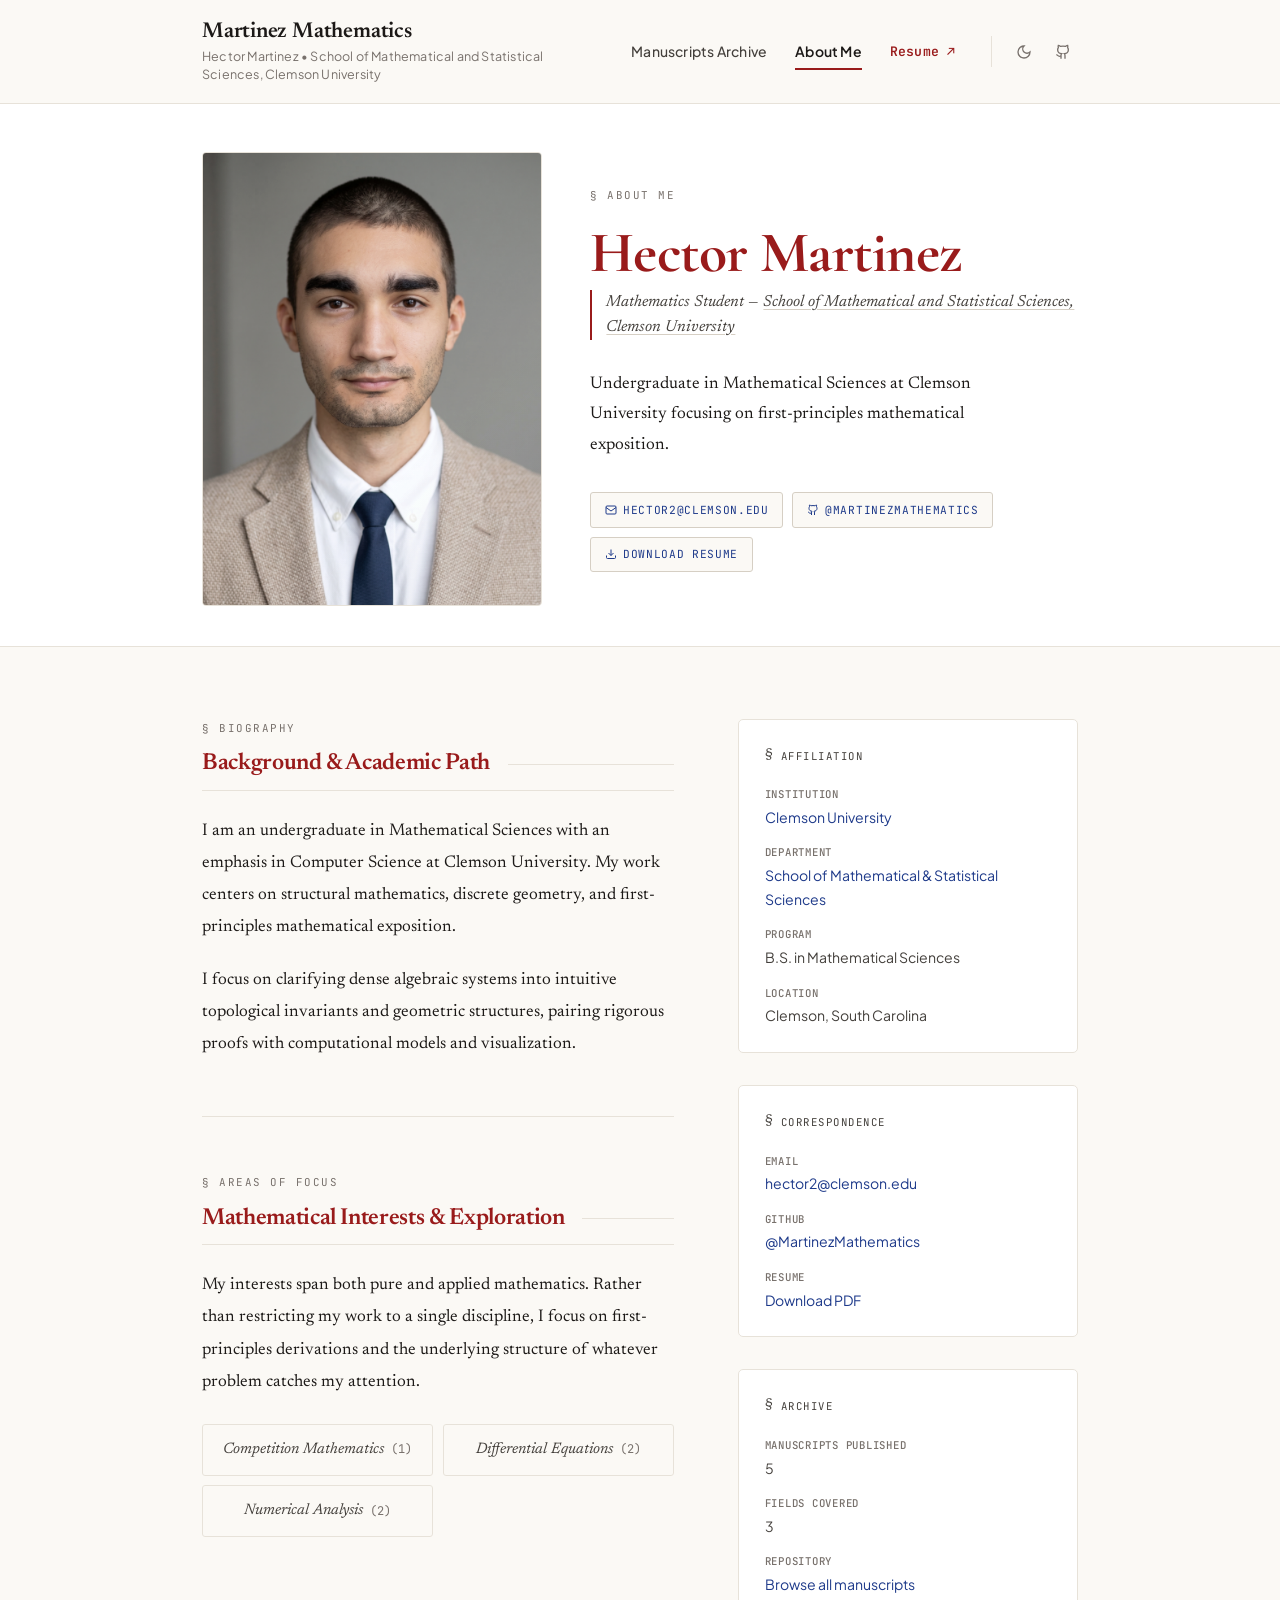
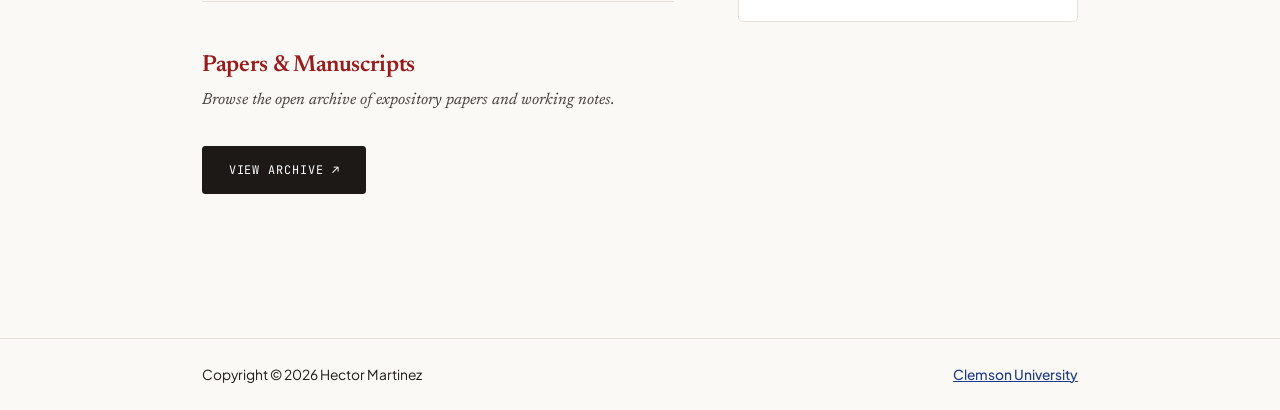
==== commit dd187c28: "Update about.html" ====
--- a/about.html
+++ b/about.html
@@ -555,8 +555,7 @@
             <div class="about-title-line">Mathematics Student &mdash; <a
                 href="https://www.clemson.edu/science/academics/departments/mathstat/" target="_blank"
                 rel="noopener noreferrer">School of Mathematical and Statistical Sciences, Clemson University</a></div>
-            <p class="about-tagline">Undergraduate in Mathematical Sciences at Clemson University focusing on analytical
-              derivation, numerical methods, and first-principles mathematical exposition.</p>
+            <p class="about-tagline">Undergraduate in Mathematical Sciences at Clemson University focusing on first-principles mathematical exposition.</p>
             <div class="about-hero-links">
               <a href="mailto:hector2@clemson.edu" class="about-hero-link">
                 <svg width="12" height="12" viewBox="0 0 24 24" fill="none" stroke="currentColor" stroke-width="2">
@@ -801,4 +800,4 @@
   </script>
 </body>
 
-</html>+</html>
